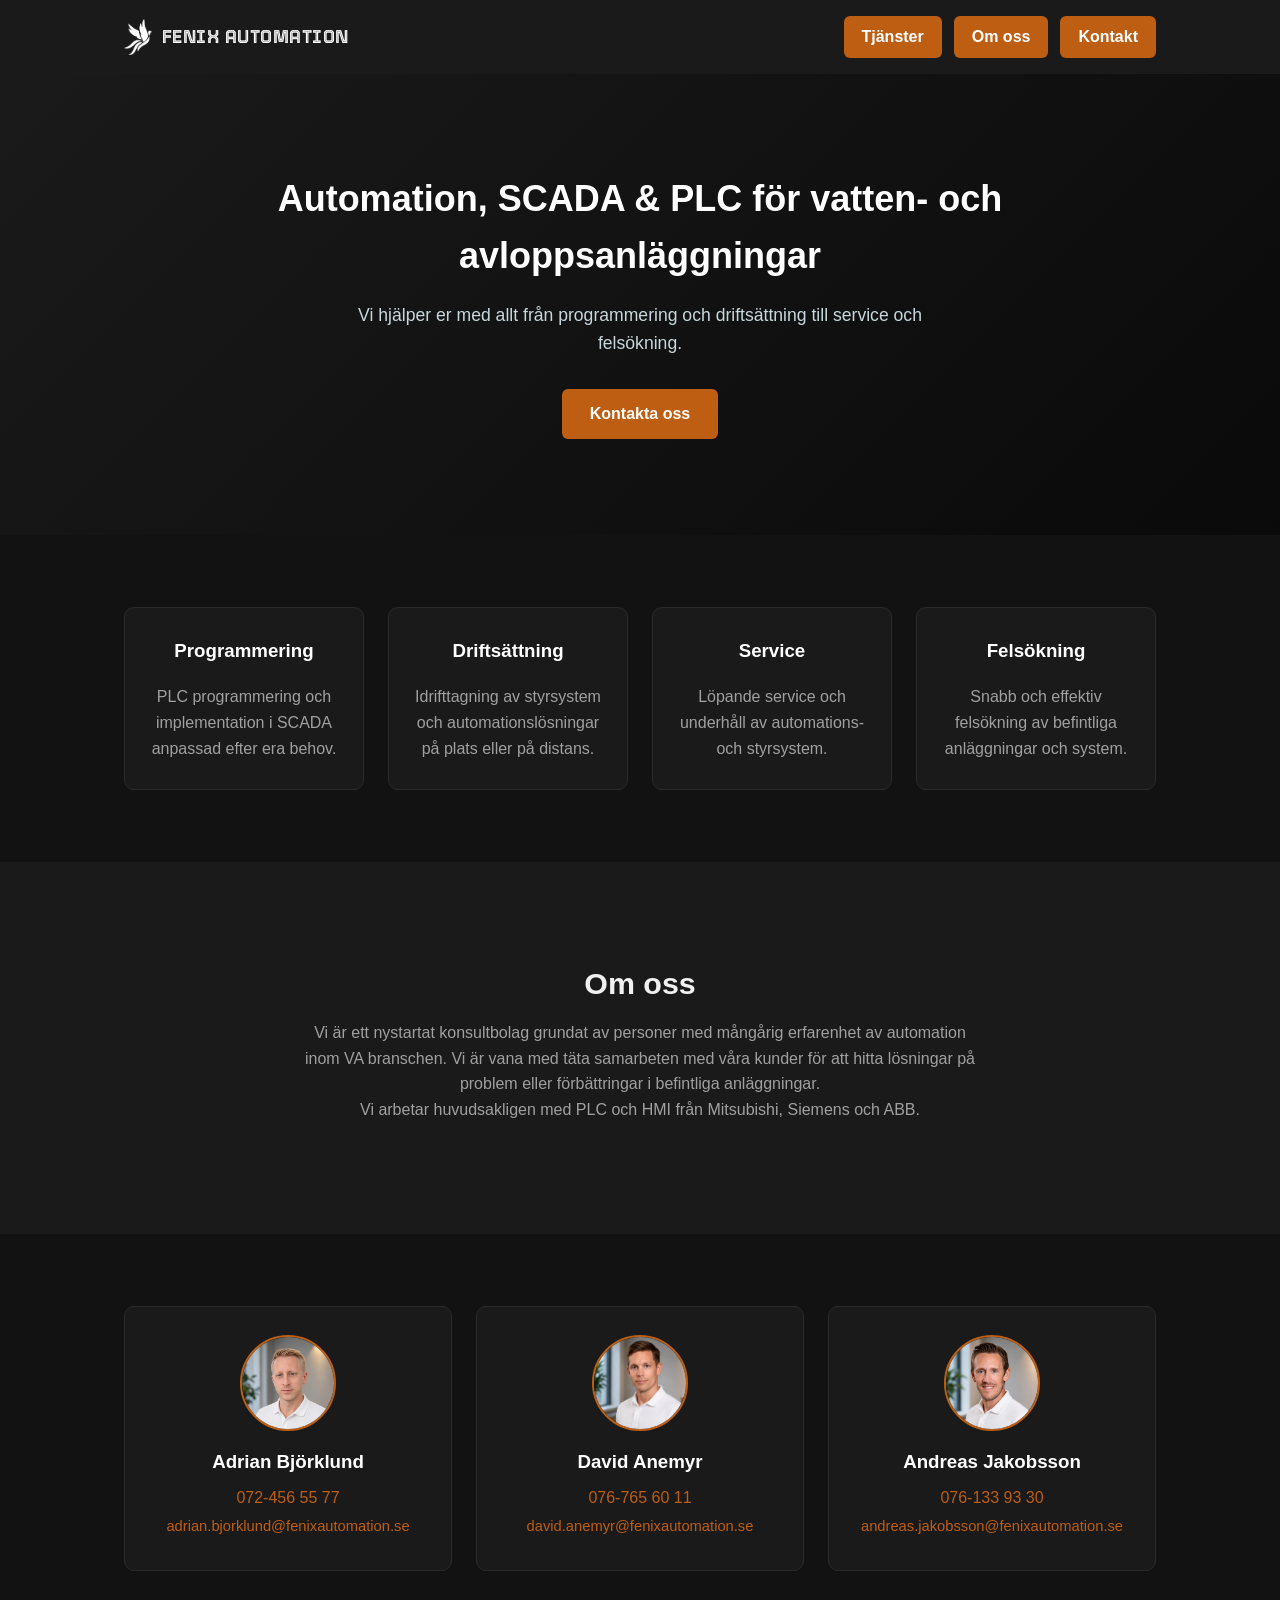
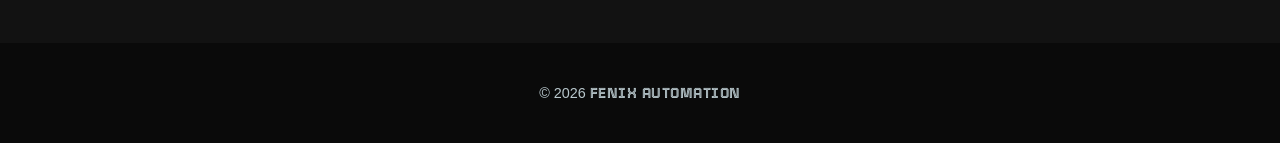
==== index.html @ 3cdce21f "Add files via upload" ====
<!DOCTYPE html>
<html lang="sv">
<head>
<!-- Google tag (gtag.js) -->
<script async src="https://www.googletagmanager.com/gtag/js?id=G-7Y5WQHTP21"></script>
<script>
  window.dataLayer = window.dataLayer || [];
  function gtag(){dataLayer.push(arguments);}
  gtag('js', new Date());

  gtag('config', 'G-7Y5WQHTP21');
</script>
<meta charset="UTF-8">
<meta name="viewport" content="width=device-width, initial-scale=1.0">
<title>Fenix Automation</title>
<meta name="description" content="Fenix Automation - konsultverksamhet inom automation, SCADA och PLC-programmering för vatten- och avloppsreningsanläggningar.">
<link rel="icon" href="data:image/svg+xml,<svg xmlns=%22http://www.w3.org/2000/svg%22 viewBox=%220 0 100 100%22><rect width=%22100%22 height=%22100%22 rx=%2220%22 fill=%22%230b3b52%22/><text x=%2250%22 y=%2266%22 font-size=%2255%22 text-anchor=%22middle%22 fill=%22%232fb8a6%22 font-family=%22sans-serif%22>F</text></svg>">
<link rel="preconnect" href="https://fonts.googleapis.com">
<link rel="preconnect" href="https://fonts.gstatic.com" crossorigin>
<link href="https://fonts.googleapis.com/css2?family=Tourney:wght@700&display=swap" rel="stylesheet">
<link rel="stylesheet" href="styles.css">
</head>
<body>

<header class="site-header">
  <div class="container header-inner">
    <div class="logo">
      <span class="logo-mark">
        <img src="FenixLogo.webp" alt="Fenix Automation logo">
      </span>
      <span class="logo-text brand-text">Fenix Automation</span>
    </div>
    <button class="nav-toggle" aria-label="Öppna meny" aria-expanded="false" aria-controls="site-nav">
      <span></span>
      <span></span>
      <span></span>
    </button>
    <nav id="site-nav">
      <a href="tjanster.html">Tjänster</a>
      <a href="#om-oss">Om oss</a>
      <a href="#kontakt">Kontakt</a>
    </nav>
  </div>
</header>

<section class="hero">
  <div class="container">
    <h1>Automation, SCADA &amp; PLC för vatten- och avloppsanläggningar</h1>
    <p class="hero-sub">Vi hjälper er med allt från programmering och driftsättning till service och felsökning.</p>
    <a class="btn" href="#kontakt">Kontakta oss</a>
  </div>
</section>

<section id="tjanster" class="section">
  <div class="container">
    <div class="cards">
      <div class="card">
        <h3>Programmering</h3>
        <p>PLC programmering och implementation i SCADA anpassad efter era behov.</p>
      </div>
      <div class="card">
        <h3>Driftsättning</h3>
        <p>Idrifttagning av styrsystem och automationslösningar på plats eller på distans.</p>
      </div>
      <div class="card">
        <h3>Service</h3>
        <p>Löpande service och underhåll av automations- och styrsystem.</p>
      </div>
      <div class="card">
        <h3>Felsökning</h3>
        <p>Snabb och effektiv felsökning av befintliga anläggningar och system.</p>
      </div>
    </div>
  </div>
</section>

<section id="om-oss" class="section alt">
  <div class="container">
    <h2>Om oss</h2>
    <p class="section-intro">Vi är ett nystartat konsultbolag grundat av personer med mångårig erfarenhet av automation inom VA branschen. Vi är vana med täta samarbeten med våra kunder för att hitta lösningar på problem eller förbättringar i befintliga anläggningar.<br> Vi arbetar huvudsakligen med PLC och HMI från Mitsubishi, Siemens och ABB.<br ></p>
  </div>
</section>

<section id="kontakt" class="section">
  <div class="container">
    <div class="contacts">
      <div class="contact-card">
        <img class="contact-photo" src="adb.webp" alt="Adrian Björklund">
        <h3>Adrian Björklund</h3>
        <p><a href="tel:+46724565577">072-456 55 77</a></p>
        <p class="email"><a href="mailto:adrian.bjorklund@fenixautomation.se">adrian.bjorklund@fenixautomation.se</a></p>
      </div>
      <div class="contact-card">
        <img class="contact-photo" src="daa.webp" alt="David Anemyr">
        <h3>David Anemyr</h3>
        <p><a href="tel:+46767656011">076-765 60 11</a></p>
        <p class="email"><a href="mailto:david.anemyr@fenixautomation.se">david.anemyr@fenixautomation.se</a></p>
      </div>
      <div class="contact-card">
        <img class="contact-photo" src="aja.webp" alt="Andreas Jakobsson">
        <h3>Andreas Jakobsson</h3>
        <p><a href="tel:+46761339330">076-133 93 30</a></p>
        <p class="email"><a href="mailto:andreas.jakobsson@fenixautomation.se">andreas.jakobsson@fenixautomation.se</a></p>
      </div>
    </div>
  </div>
</section>

<footer class="site-footer">
  <div class="container">
    <p>&copy; <span id="year"></span> <span class="brand-text">Fenix Automation</span></p>
  </div>
</footer>

<script>
  document.getElementById('year').textContent = new Date().getFullYear();

  const navToggle = document.querySelector('.nav-toggle');
  const siteNav = document.getElementById('site-nav');

  navToggle.addEventListener('click', () => {
    const isOpen = siteNav.classList.toggle('nav-open');
    navToggle.classList.toggle('open', isOpen);
    navToggle.setAttribute('aria-expanded', isOpen);
  });

  siteNav.querySelectorAll('a').forEach((link) => {
    link.addEventListener('click', () => {
      siteNav.classList.remove('nav-open');
      navToggle.classList.remove('open');
      navToggle.setAttribute('aria-expanded', 'false');
    });
  });
</script>
</body>
</html>
---- styles.css ----
:root {
  --dark: #1a1a1a;
  --dark-2: #0a0a0a;
  --accent: #bd5e13;
  --accent-hover: #a35110;
  --text: #f0f0f0;
  --muted: #a0a0a0;
  --bg: #121212;
  --bg-alt: #1a1a1a;
  --border: #2a2a2a;
}

* {
  box-sizing: border-box;
}

body {
  margin: 0;
  font-family: -apple-system, BlinkMacSystemFont, "Segoe UI", Roboto, Helvetica, Arial, sans-serif;
  color: var(--text);
  background: var(--bg);
  line-height: 1.6;
}

.container {
  max-width: 1080px;
  margin: 0 auto;
  padding: 0 24px;
}

a {
  color: var(--accent);
  text-decoration: none;
}

a:hover {
  text-decoration: underline;
}

/* Header */
.site-header {
  background: var(--dark);
  position: sticky;
  top: 0;
  z-index: 10;
}

.header-inner {
  display: flex;
  align-items: center;
  justify-content: space-between;
  padding-top: 16px;
  padding-bottom: 16px;
}

.logo {
  display: flex;
  align-items: center;
  gap: 10px;
  color: #fff;
  font-weight: 700;
  font-size: 1.15rem;
}

.logo-mark {
  display: inline-flex;
  align-items: center;
  justify-content: center;
  height: 36px;
}

.logo-mark img {
  height: 100%;
  width: auto;
  display: block;
  filter: invert(1);
}

.brand-text {
  font-family: 'Tourney', sans-serif;
  font-weight: 700;
  text-transform: uppercase;
  letter-spacing: 0.5px;
}

.site-header nav {
  display: flex;
  align-items: center;
  gap: 12px;
}

.site-header nav a {
  display: inline-block;
  background: var(--accent);
  color: #fff;
  font-weight: 700;
  padding: 8px 18px;
  border-radius: 6px;
}

.site-header nav a:hover {
  background: var(--accent-hover);
  text-decoration: none;
}

.nav-toggle {
  display: none;
  flex-direction: column;
  justify-content: center;
  align-items: center;
  gap: 5px;
  width: 36px;
  height: 36px;
  background: none;
  border: none;
  padding: 0;
  cursor: pointer;
}

.nav-toggle span {
  display: block;
  width: 24px;
  height: 3px;
  border-radius: 2px;
  background: #fff;
  transition: transform 0.2s ease, opacity 0.2s ease;
}

.nav-toggle.open span:nth-child(1) {
  transform: translateY(8px) rotate(45deg);
}

.nav-toggle.open span:nth-child(2) {
  opacity: 0;
}

.nav-toggle.open span:nth-child(3) {
  transform: translateY(-8px) rotate(-45deg);
}

/* Hero */
.hero {
  background: linear-gradient(135deg, var(--dark) 0%, var(--dark-2) 100%);
  color: #fff;
  padding: 96px 0;
  text-align: center;
}

.hero h1 {
  font-size: 2.25rem;
  max-width: 760px;
  margin: 0 auto 16px;
}

.hero-sub {
  color: #c7d7dc;
  font-size: 1.1rem;
  max-width: 600px;
  margin: 0 auto 32px;
}

.btn {
  display: inline-block;
  background: var(--accent);
  color: #fff;
  font-weight: 700;
  padding: 12px 28px;
  border-radius: 6px;
}

.btn:hover {
  background: var(--accent-hover);
  text-decoration: none;
}

/* Sections */
.section {
  padding: 72px 0;
}

.section.alt {
  background: var(--bg-alt);
}

.section h2 {
  font-size: 1.9rem;
  margin-bottom: 12px;
  text-align: center;
}

.section-intro {
  max-width: 680px;
  margin: 0 auto 40px;
  text-align: center;
  color: var(--muted);
}

/* Service cards */
.cards {
  display: grid;
  grid-template-columns: repeat(auto-fit, minmax(220px, 1fr));
  gap: 24px;
}

.card {
  background: var(--bg-alt);
  border: 1px solid var(--border);
  border-radius: 10px;
  padding: 28px 24px;
  text-align: center;
}

.card h3 {
  margin-top: 0;
  color: #fff;
}

.card p {
  color: var(--muted);
  margin-bottom: 0;
}

/* Contacts */
.contacts {
  display: grid;
  grid-template-columns: repeat(auto-fit, minmax(260px, 1fr));
  gap: 24px;
}

.contact-card {
  background: var(--bg-alt);
  border: 1px solid var(--border);
  border-radius: 10px;
  padding: 28px 24px;
  text-align: center;
}

.contact-photo {
  width: 96px;
  height: 96px;
  border-radius: 50%;
  object-fit: cover;
  margin: 0 auto 16px;
  display: block;
  border: 2px solid var(--accent);
}

.contact-card h3 {
  margin-top: 0;
  margin-bottom: 8px;
  color: #fff;
}

.contact-card p {
  margin: 4px 0;
}

.contact-card p.email {
  white-space: nowrap;
  font-size: 0.92rem;
}

/* Footer */
.site-footer {
  background: var(--dark-2);
  color: #b8c7cc;
  padding: 24px 0;
  text-align: center;
  font-size: 0.9rem;
}

@media (max-width: 640px) {
  .header-inner {
    position: relative;
  }
  .nav-toggle {
    display: flex;
  }
  .site-header nav {
    display: none;
    position: absolute;
    top: 100%;
    left: 0;
    right: 0;
    flex-direction: column;
    align-items: stretch;
    gap: 10px;
    background: var(--dark);
    padding: 16px 24px 24px;
    box-shadow: 0 12px 20px rgba(0, 0, 0, 0.4);
  }
  .site-header nav.nav-open {
    display: flex;
  }
  .site-header nav a {
    padding: 10px 12px;
    font-size: 0.95rem;
    text-align: center;
  }
  .hero {
    padding: 64px 0;
  }
  .hero h1 {
    font-size: 1.7rem;
  }
}
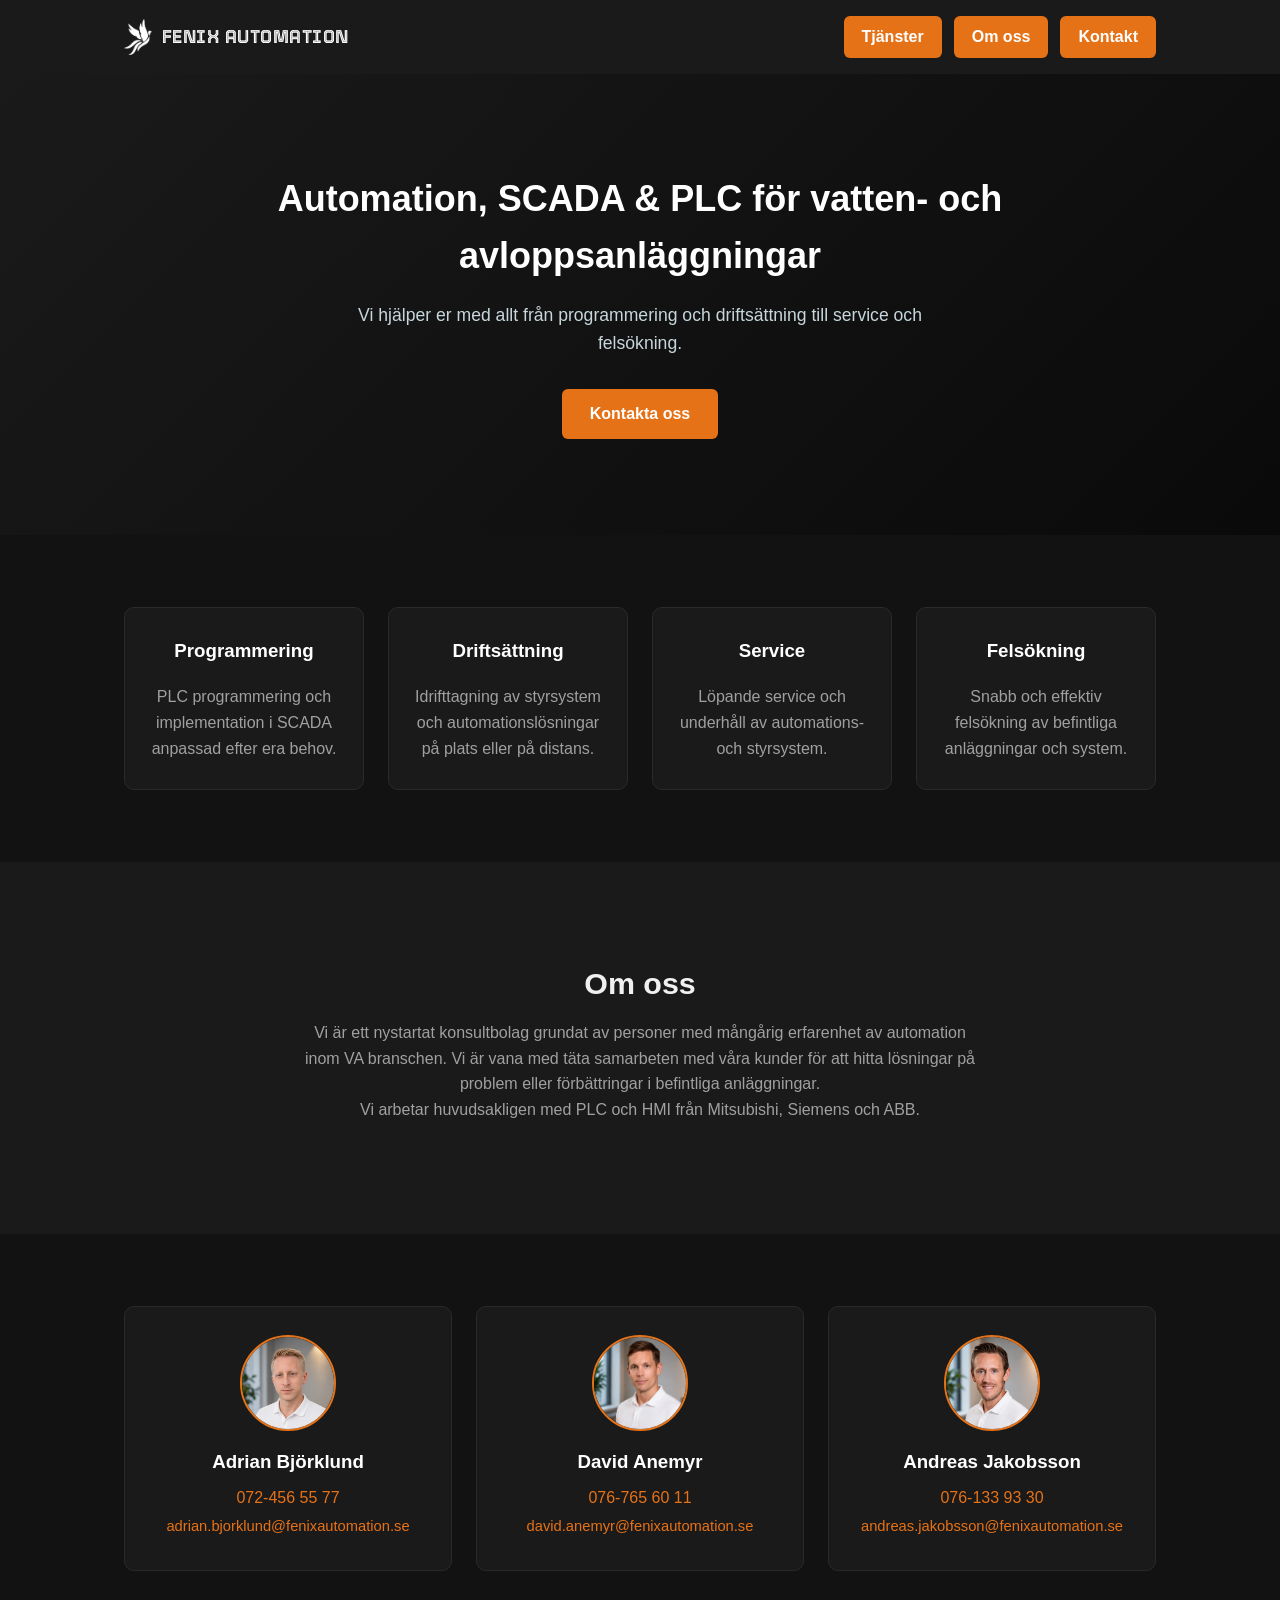
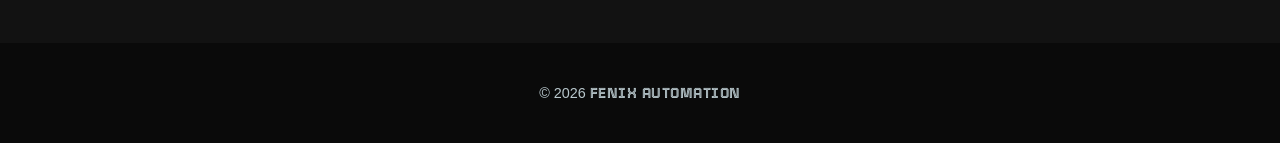
==== commit 0f0ac45b: "Add files via upload" ====
--- a/index.html
+++ b/index.html
@@ -14,7 +14,7 @@
 <meta name="viewport" content="width=device-width, initial-scale=1.0">
 <title>Fenix Automation</title>
 <meta name="description" content="Fenix Automation - konsultverksamhet inom automation, SCADA och PLC-programmering för vatten- och avloppsreningsanläggningar.">
-<link rel="icon" href="data:image/svg+xml,<svg xmlns=%22http://www.w3.org/2000/svg%22 viewBox=%220 0 100 100%22><rect width=%22100%22 height=%22100%22 rx=%2220%22 fill=%22%230b3b52%22/><text x=%2250%22 y=%2266%22 font-size=%2255%22 text-anchor=%22middle%22 fill=%22%232fb8a6%22 font-family=%22sans-serif%22>F</text></svg>">
+<link rel="icon" type="image/webp" href="Icon.webp">
 <link rel="preconnect" href="https://fonts.googleapis.com">
 <link rel="preconnect" href="https://fonts.gstatic.com" crossorigin>
 <link href="https://fonts.googleapis.com/css2?family=Tourney:wght@700&display=swap" rel="stylesheet">
--- a/styles.css
+++ b/styles.css
@@ -1,8 +1,8 @@
 :root {
   --dark: #1a1a1a;
   --dark-2: #0a0a0a;
-  --accent: #bd5e13;
-  --accent-hover: #a35110;
+  --accent: #E67217;
+  --accent-hover: #CC6514;
   --text: #f0f0f0;
   --muted: #a0a0a0;
   --bg: #121212;
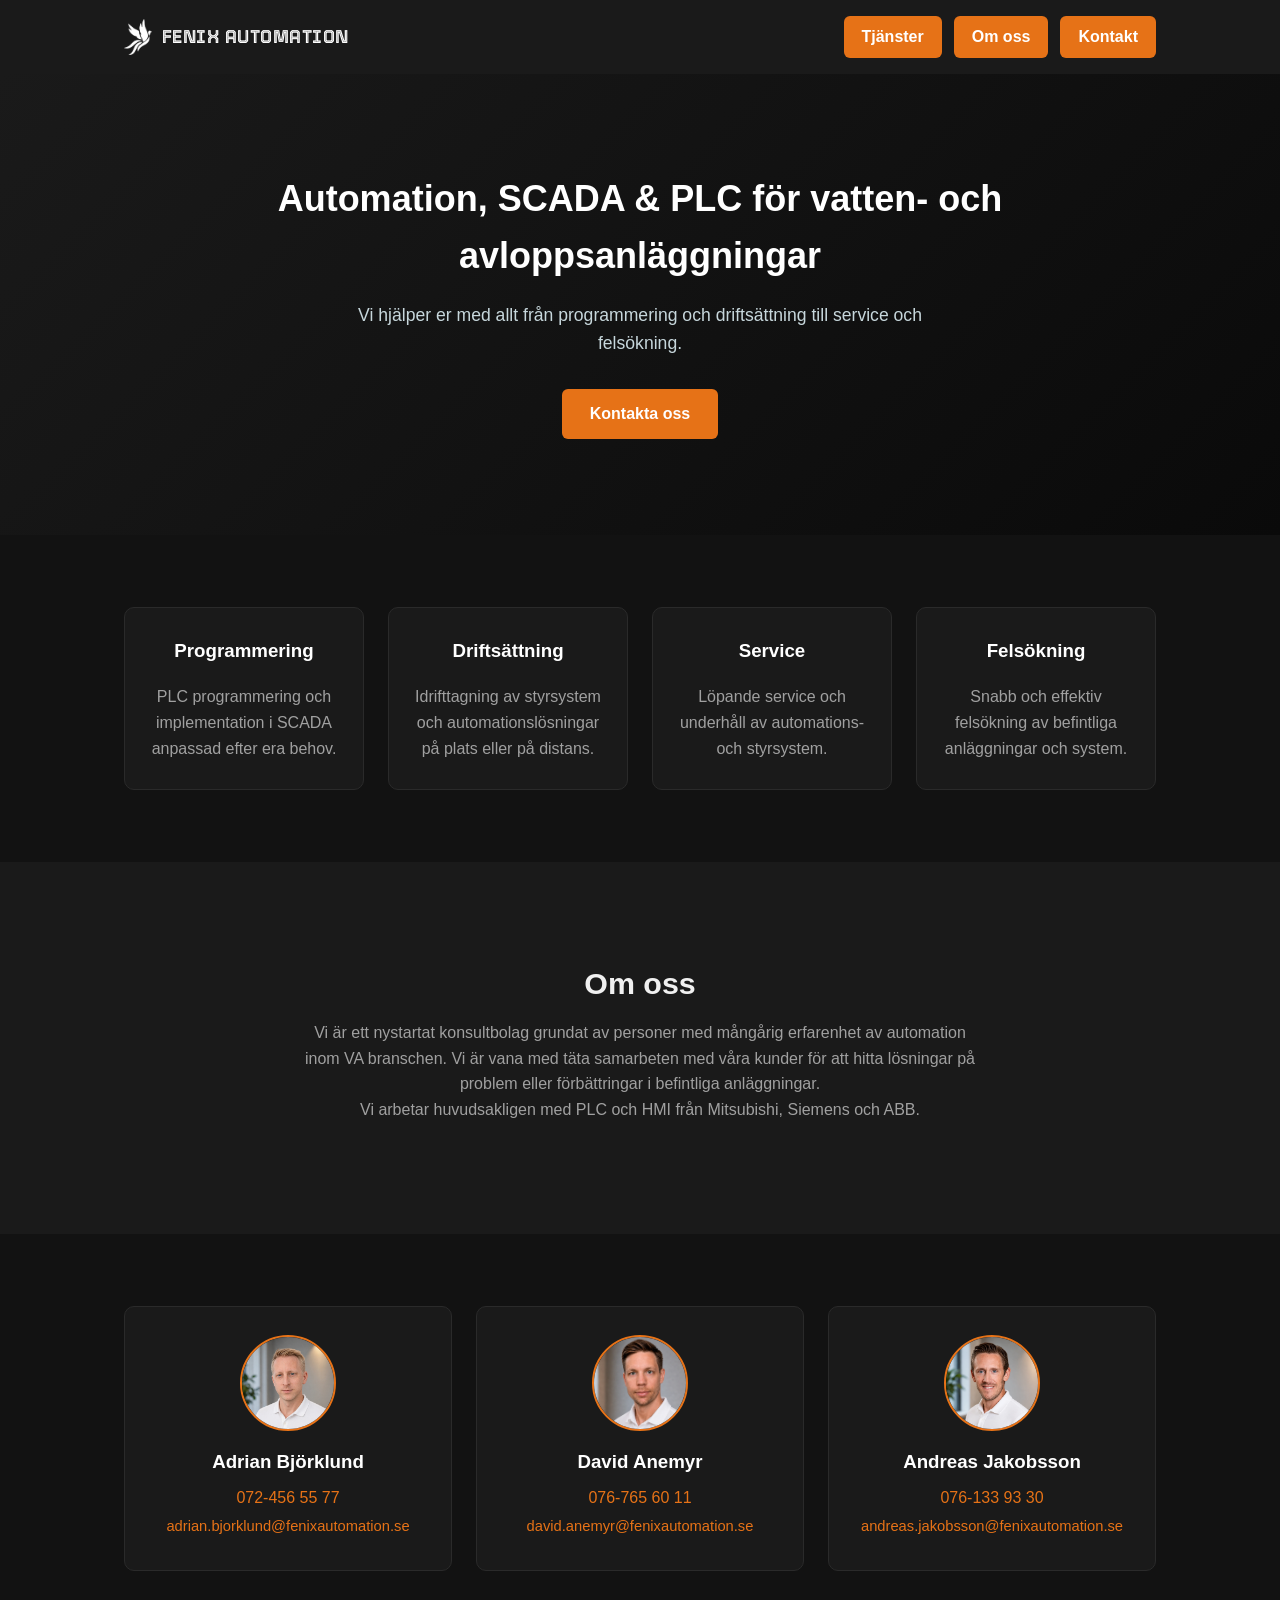
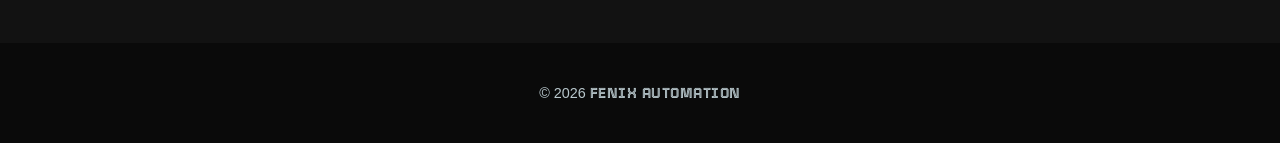
==== commit ecd3a8ae: "Add files via upload" ====
--- a/index.html
+++ b/index.html
@@ -14,7 +14,7 @@
 <meta name="viewport" content="width=device-width, initial-scale=1.0">
 <title>Fenix Automation</title>
 <meta name="description" content="Fenix Automation - konsultverksamhet inom automation, SCADA och PLC-programmering för vatten- och avloppsreningsanläggningar.">
-<link rel="icon" type="image/webp" href="Icon.webp">
+<link rel="icon" type="image/svg+xml" href="Icon.svg">
 <link rel="preconnect" href="https://fonts.googleapis.com">
 <link rel="preconnect" href="https://fonts.gstatic.com" crossorigin>
 <link href="https://fonts.googleapis.com/css2?family=Tourney:wght@700&display=swap" rel="stylesheet">
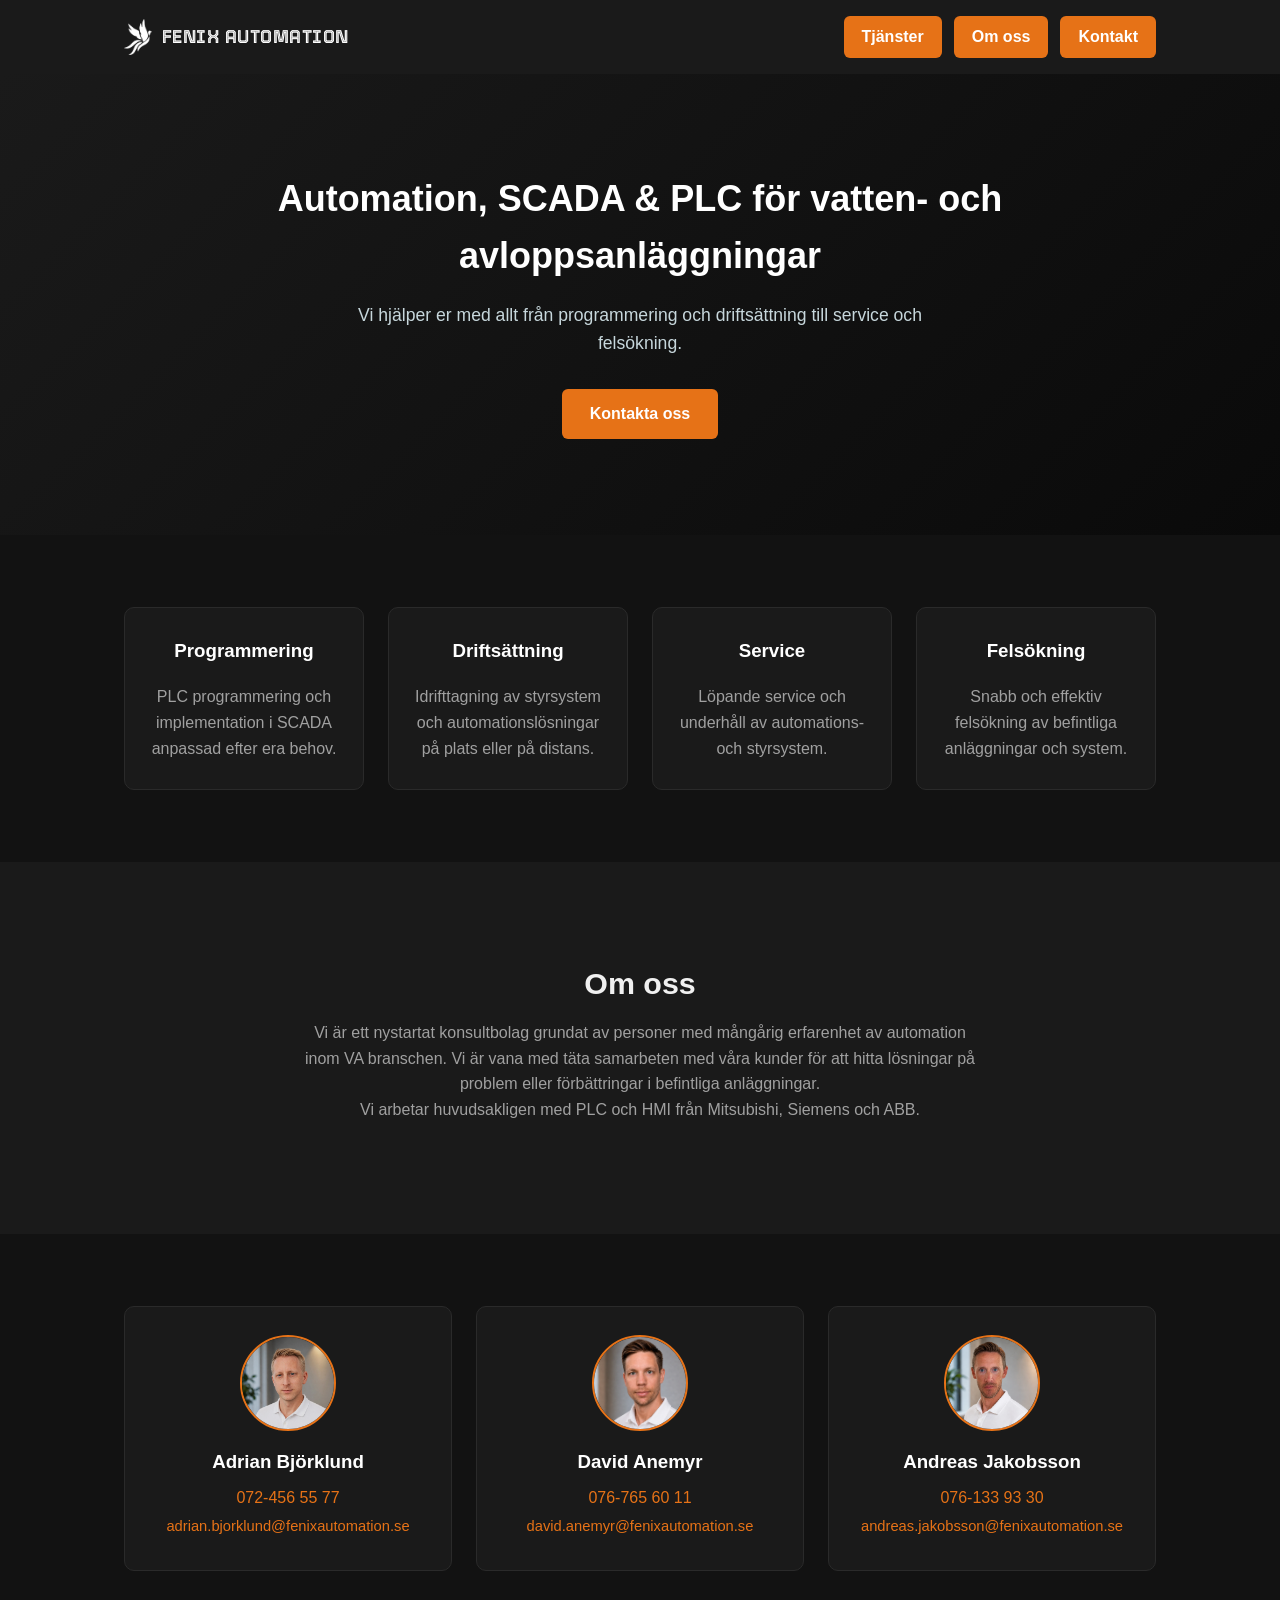
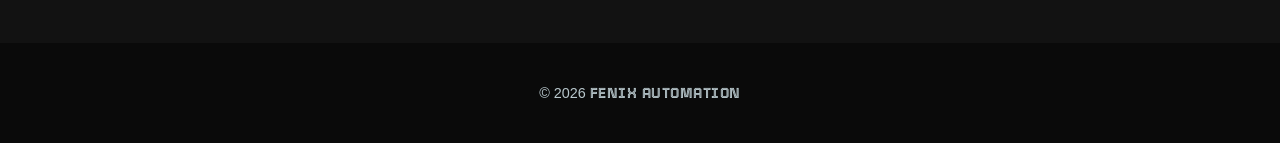
==== commit 1fc36894: "Add favicon link to index.html" ====
--- a/index.html
+++ b/index.html
@@ -1,6 +1,7 @@
 <!DOCTYPE html>
 <html lang="sv">
 <head>
+<link rel="icon" href="favicon.png">
 <!-- Google tag (gtag.js) -->
 <script async src="https://www.googletagmanager.com/gtag/js?id=G-7Y5WQHTP21"></script>
 <script>
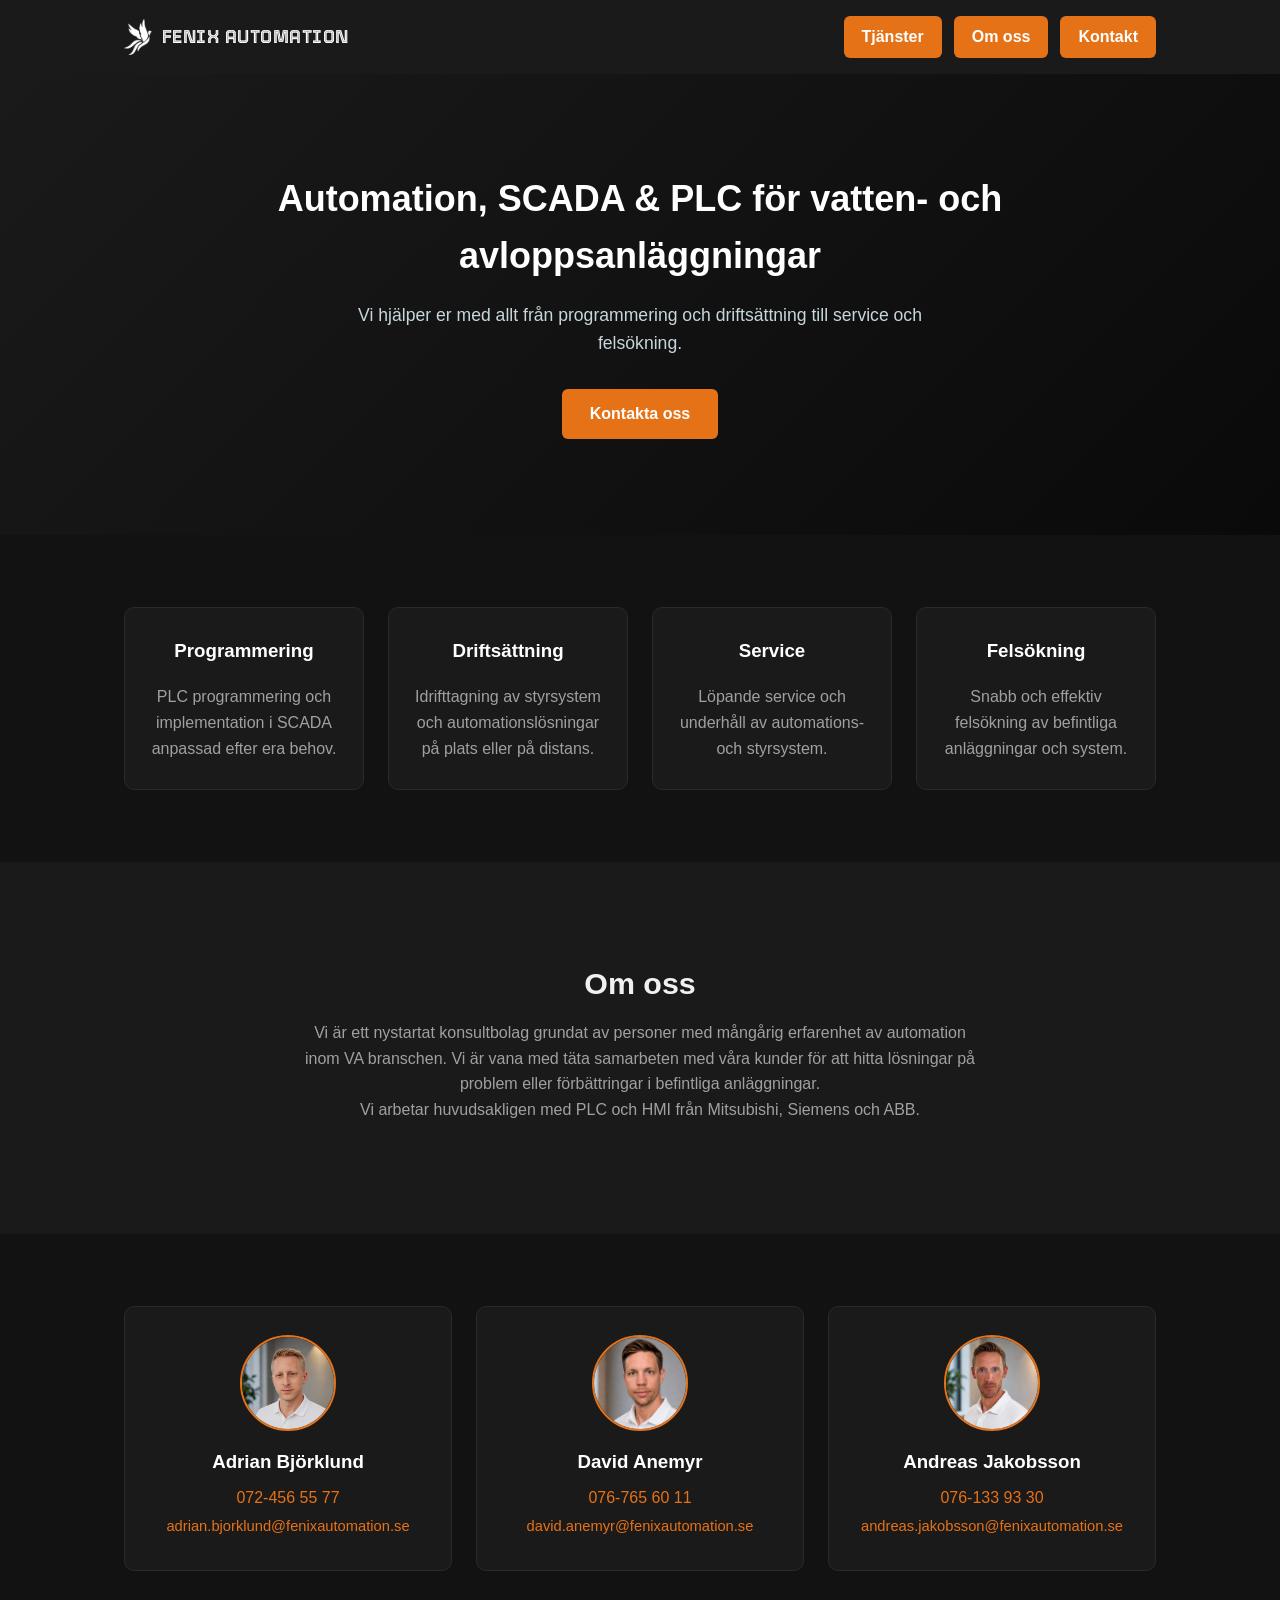
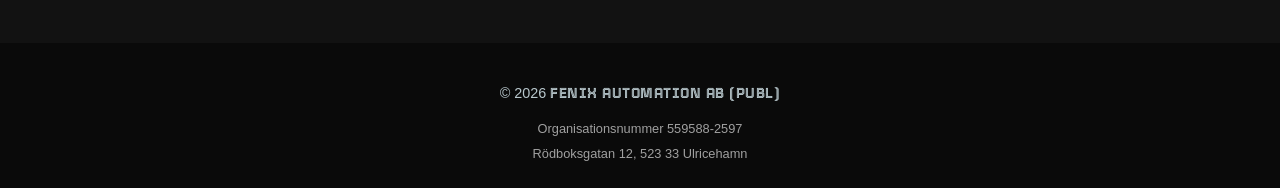
==== commit 4b30e09c: "Add files via upload" ====
--- a/index.html
+++ b/index.html
@@ -1,24 +1,11 @@
 <!DOCTYPE html>
 <html lang="sv">
 <head>
-<link rel="icon" href="favicon.png">
-<!-- Google tag (gtag.js) -->
-<script async src="https://www.googletagmanager.com/gtag/js?id=G-7Y5WQHTP21"></script>
-<script>
-  window.dataLayer = window.dataLayer || [];
-  function gtag(){dataLayer.push(arguments);}
-  gtag('js', new Date());
-
-  gtag('config', 'G-7Y5WQHTP21');
-</script>
 <meta charset="UTF-8">
 <meta name="viewport" content="width=device-width, initial-scale=1.0">
 <title>Fenix Automation</title>
 <meta name="description" content="Fenix Automation - konsultverksamhet inom automation, SCADA och PLC-programmering för vatten- och avloppsreningsanläggningar.">
 <link rel="icon" type="image/svg+xml" href="Icon.svg">
-<link rel="preconnect" href="https://fonts.googleapis.com">
-<link rel="preconnect" href="https://fonts.gstatic.com" crossorigin>
-<link href="https://fonts.googleapis.com/css2?family=Tourney:wght@700&display=swap" rel="stylesheet">
 <link rel="stylesheet" href="styles.css">
 </head>
 <body>
@@ -109,7 +96,9 @@
 
 <footer class="site-footer">
   <div class="container">
-    <p>&copy; <span id="year"></span> <span class="brand-text">Fenix Automation</span></p>
+    <p>&copy; <span id="year"></span> <span class="brand-text">Fenix Automation AB (publ)</span></p>
+    <p class="footer-org">Organisationsnummer 559588-2597</p>
+	<p class="footer-org">Rödboksgatan 12, 523 33 Ulricehamn</p>
   </div>
 </footer>
 
--- a/styles.css
+++ b/styles.css
@@ -1,3 +1,85 @@
+﻿/* Lokala typsnitt - self-hostade for att undvika anrop till Googles servrar */
+
+/* Tourney - latin */
+@font-face {
+  font-family: 'Tourney';
+  font-style: normal;
+  font-weight: 700;
+  font-display: swap;
+  src: url('fonts/tourney-latin.woff2') format('woff2');
+  unicode-range: U+0000-00FF, U+0131, U+0152-0153, U+02BB-02BC, U+02C6, U+02DA, U+02DC, U+0304, U+0308, U+0329, U+2000-206F, U+20AC, U+2122, U+2191, U+2193, U+2212, U+2215, U+FEFF, U+FFFD;
+}
+
+/* Tourney - latin-ext */
+@font-face {
+  font-family: 'Tourney';
+  font-style: normal;
+  font-weight: 700;
+  font-display: swap;
+  src: url('fonts/tourney-latin-ext.woff2') format('woff2');
+  unicode-range: U+0100-02BA, U+02BD-02C5, U+02C7-02CC, U+02CE-02D7, U+02DD-02FF, U+0304, U+0308, U+0329, U+1D00-1DBF, U+1E00-1E9F, U+1EF2-1EFF, U+2020, U+20A0-20AB, U+20AD-20C0, U+2113, U+2C60-2C7F, U+A720-A7FF;
+}
+
+/* IBM Plex Sans - latin */
+@font-face {
+  font-family: 'IBM Plex Sans';
+  font-style: normal;
+  font-weight: 100 700;
+  font-display: swap;
+  src: url('fonts/ibm-plex-sans-latin.woff2') format('woff2');
+  unicode-range: U+0000-00FF, U+0131, U+0152-0153, U+02BB-02BC, U+02C6, U+02DA, U+02DC, U+0304, U+0308, U+0329, U+2000-206F, U+20AC, U+2122, U+2191, U+2193, U+2212, U+2215, U+FEFF, U+FFFD;
+}
+
+/* IBM Plex Sans - latin-ext */
+@font-face {
+  font-family: 'IBM Plex Sans';
+  font-style: normal;
+  font-weight: 100 700;
+  font-display: swap;
+  src: url('fonts/ibm-plex-sans-latin-ext.woff2') format('woff2');
+  unicode-range: U+0100-02BA, U+02BD-02C5, U+02C7-02CC, U+02CE-02D7, U+02DD-02FF, U+0304, U+0308, U+0329, U+1D00-1DBF, U+1E00-1E9F, U+1EF2-1EFF, U+2020, U+20A0-20AB, U+20AD-20C0, U+2113, U+2C60-2C7F, U+A720-A7FF;
+}
+
+/* IBM Plex Mono - latin */
+@font-face {
+  font-family: 'IBM Plex Mono';
+  font-style: normal;
+  font-weight: 400;
+  font-display: swap;
+  src: url('fonts/ibm-plex-mono-400-latin.woff2') format('woff2');
+  unicode-range: U+0000-00FF, U+0131, U+0152-0153, U+02BB-02BC, U+02C6, U+02DA, U+02DC, U+0304, U+0308, U+0329, U+2000-206F, U+20AC, U+2122, U+2191, U+2193, U+2212, U+2215, U+FEFF, U+FFFD;
+}
+
+/* IBM Plex Mono - latin-ext */
+@font-face {
+  font-family: 'IBM Plex Mono';
+  font-style: normal;
+  font-weight: 400;
+  font-display: swap;
+  src: url('fonts/ibm-plex-mono-400-latin-ext.woff2') format('woff2');
+  unicode-range: U+0100-02BA, U+02BD-02C5, U+02C7-02CC, U+02CE-02D7, U+02DD-02FF, U+0304, U+0308, U+0329, U+1D00-1DBF, U+1E00-1E9F, U+1EF2-1EFF, U+2020, U+20A0-20AB, U+20AD-20C0, U+2113, U+2C60-2C7F, U+A720-A7FF;
+}
+
+/* IBM Plex Mono - latin */
+@font-face {
+  font-family: 'IBM Plex Mono';
+  font-style: normal;
+  font-weight: 500;
+  font-display: swap;
+  src: url('fonts/ibm-plex-mono-500-latin.woff2') format('woff2');
+  unicode-range: U+0000-00FF, U+0131, U+0152-0153, U+02BB-02BC, U+02C6, U+02DA, U+02DC, U+0304, U+0308, U+0329, U+2000-206F, U+20AC, U+2122, U+2191, U+2193, U+2212, U+2215, U+FEFF, U+FFFD;
+}
+
+/* IBM Plex Mono - latin-ext */
+@font-face {
+  font-family: 'IBM Plex Mono';
+  font-style: normal;
+  font-weight: 500;
+  font-display: swap;
+  src: url('fonts/ibm-plex-mono-500-latin-ext.woff2') format('woff2');
+  unicode-range: U+0100-02BA, U+02BD-02C5, U+02C7-02CC, U+02CE-02D7, U+02DD-02FF, U+0304, U+0308, U+0329, U+1D00-1DBF, U+1E00-1E9F, U+1EF2-1EFF, U+2020, U+20A0-20AB, U+20AD-20C0, U+2113, U+2C60-2C7F, U+A720-A7FF;
+}
+
 :root {
   --dark: #1a1a1a;
   --dark-2: #0a0a0a;
@@ -267,6 +349,12 @@
   padding: 24px 0;
   text-align: center;
   font-size: 0.9rem;
+}
+
+.site-footer .footer-org {
+  margin: 4px 0 0;
+  font-size: 0.8rem;
+  color: var(--muted);
 }
 
 @media (max-width: 640px) {
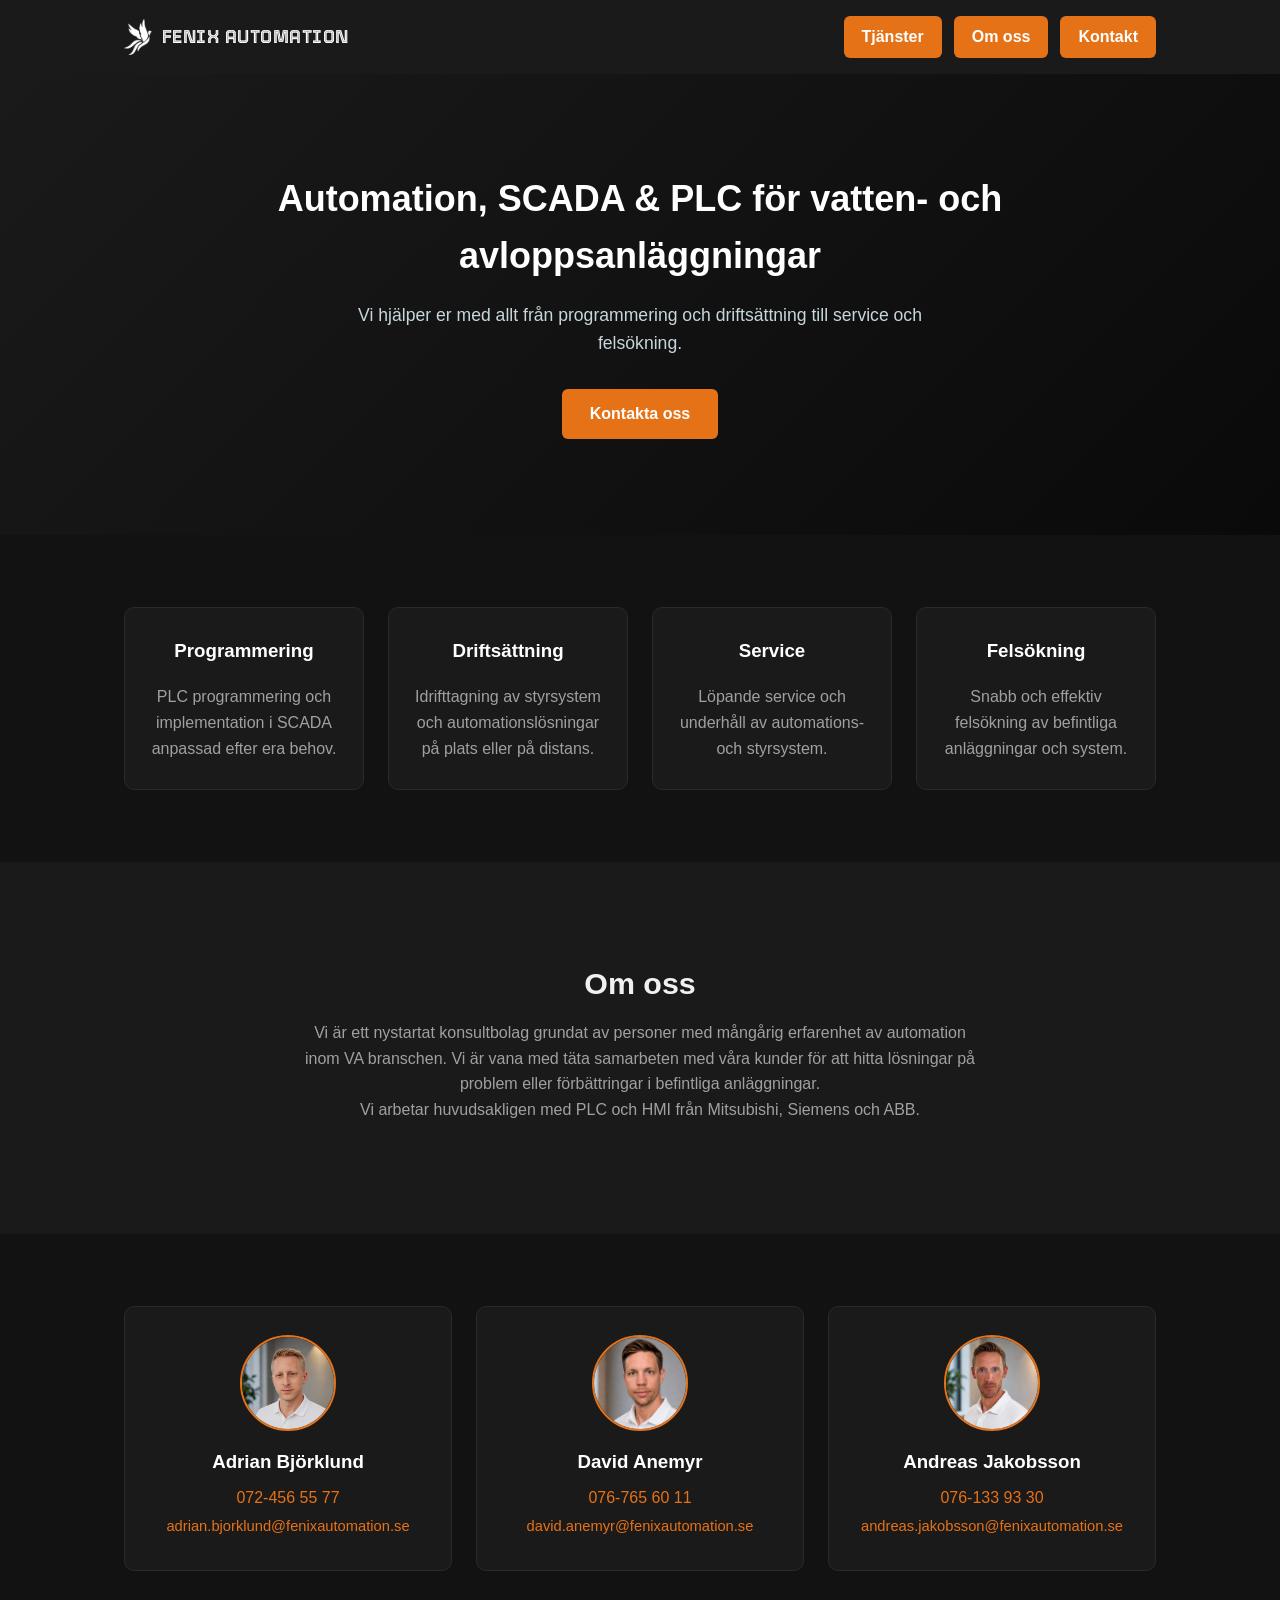
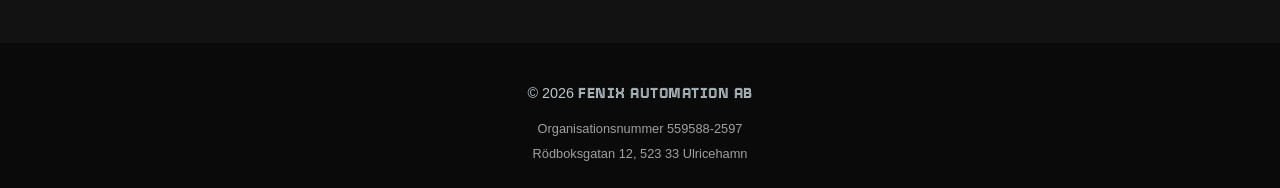
==== commit 6f8f4a3f: "Add files via upload" ====
--- a/index.html
+++ b/index.html
@@ -96,7 +96,7 @@
 
 <footer class="site-footer">
   <div class="container">
-    <p>&copy; <span id="year"></span> <span class="brand-text">Fenix Automation AB (publ)</span></p>
+    <p>&copy; <span id="year"></span> <span class="brand-text">Fenix Automation AB</span></p>
     <p class="footer-org">Organisationsnummer 559588-2597</p>
 	<p class="footer-org">Rödboksgatan 12, 523 33 Ulricehamn</p>
   </div>
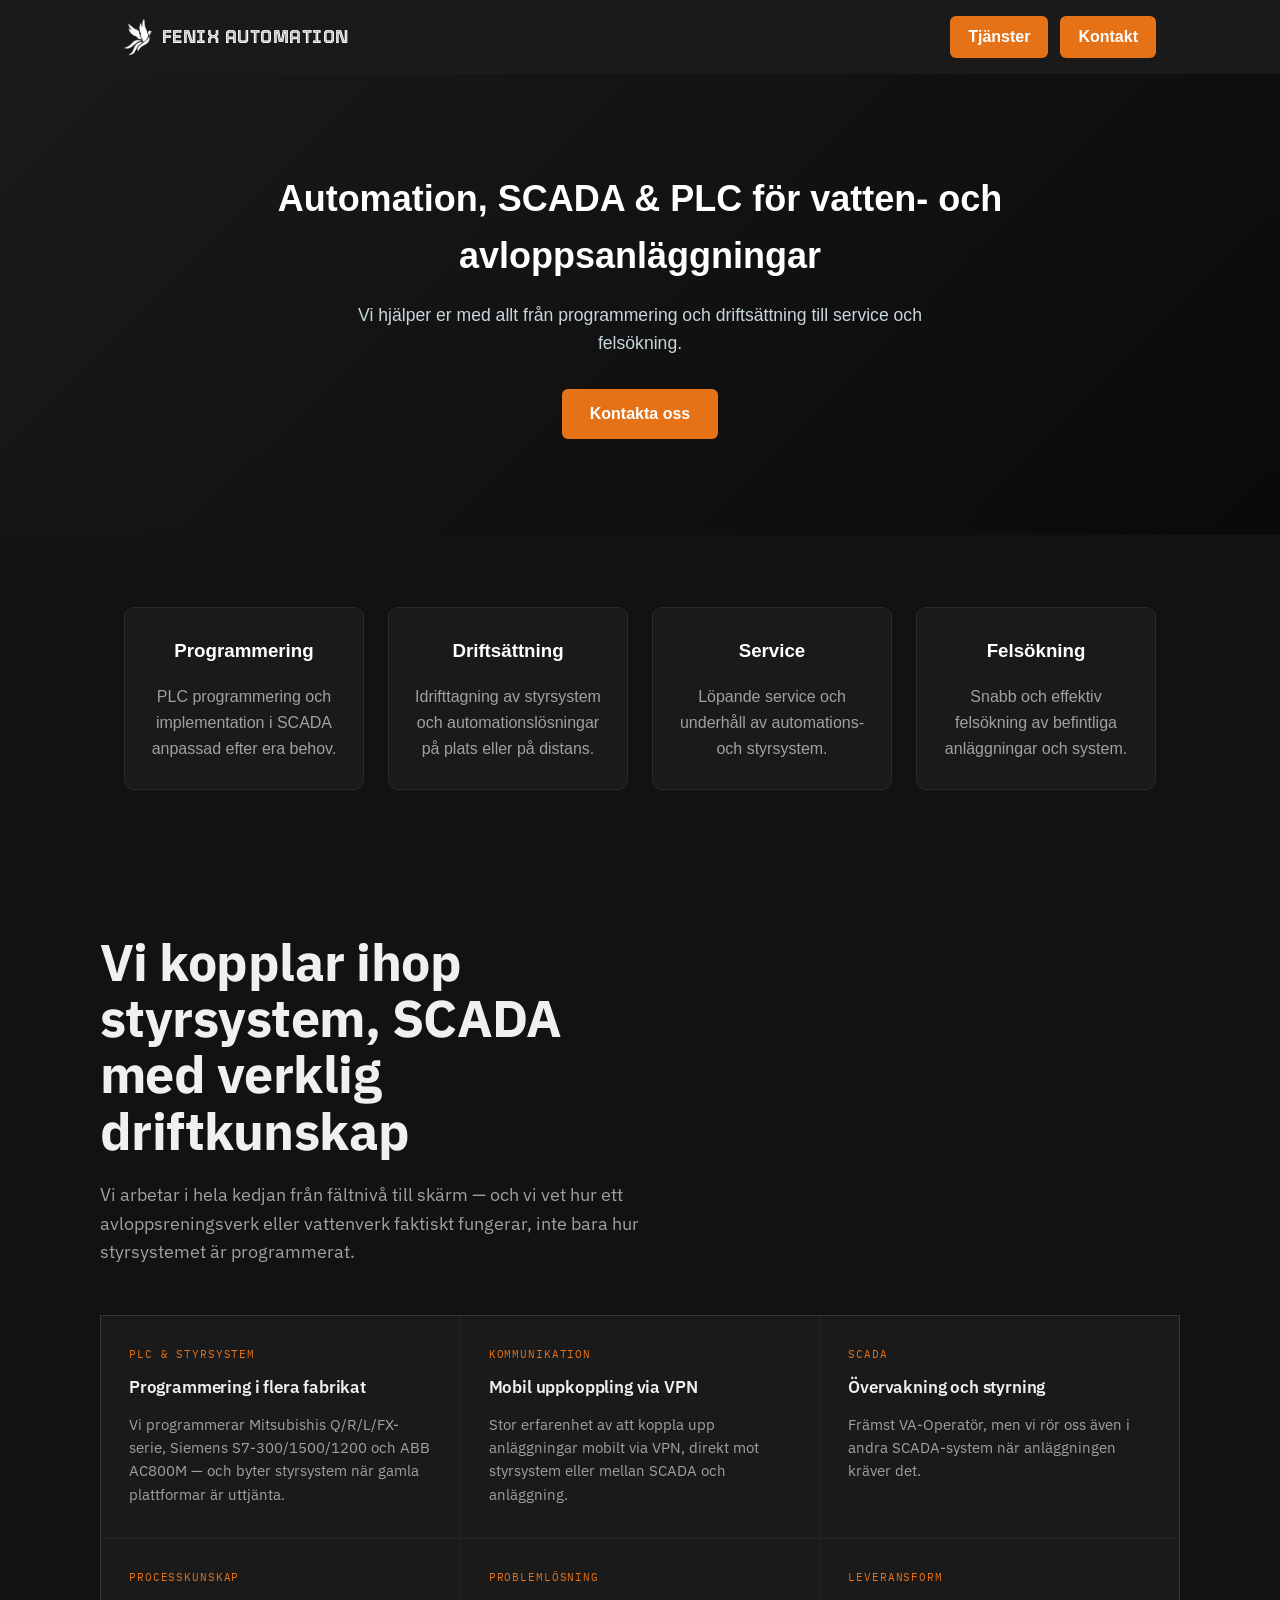
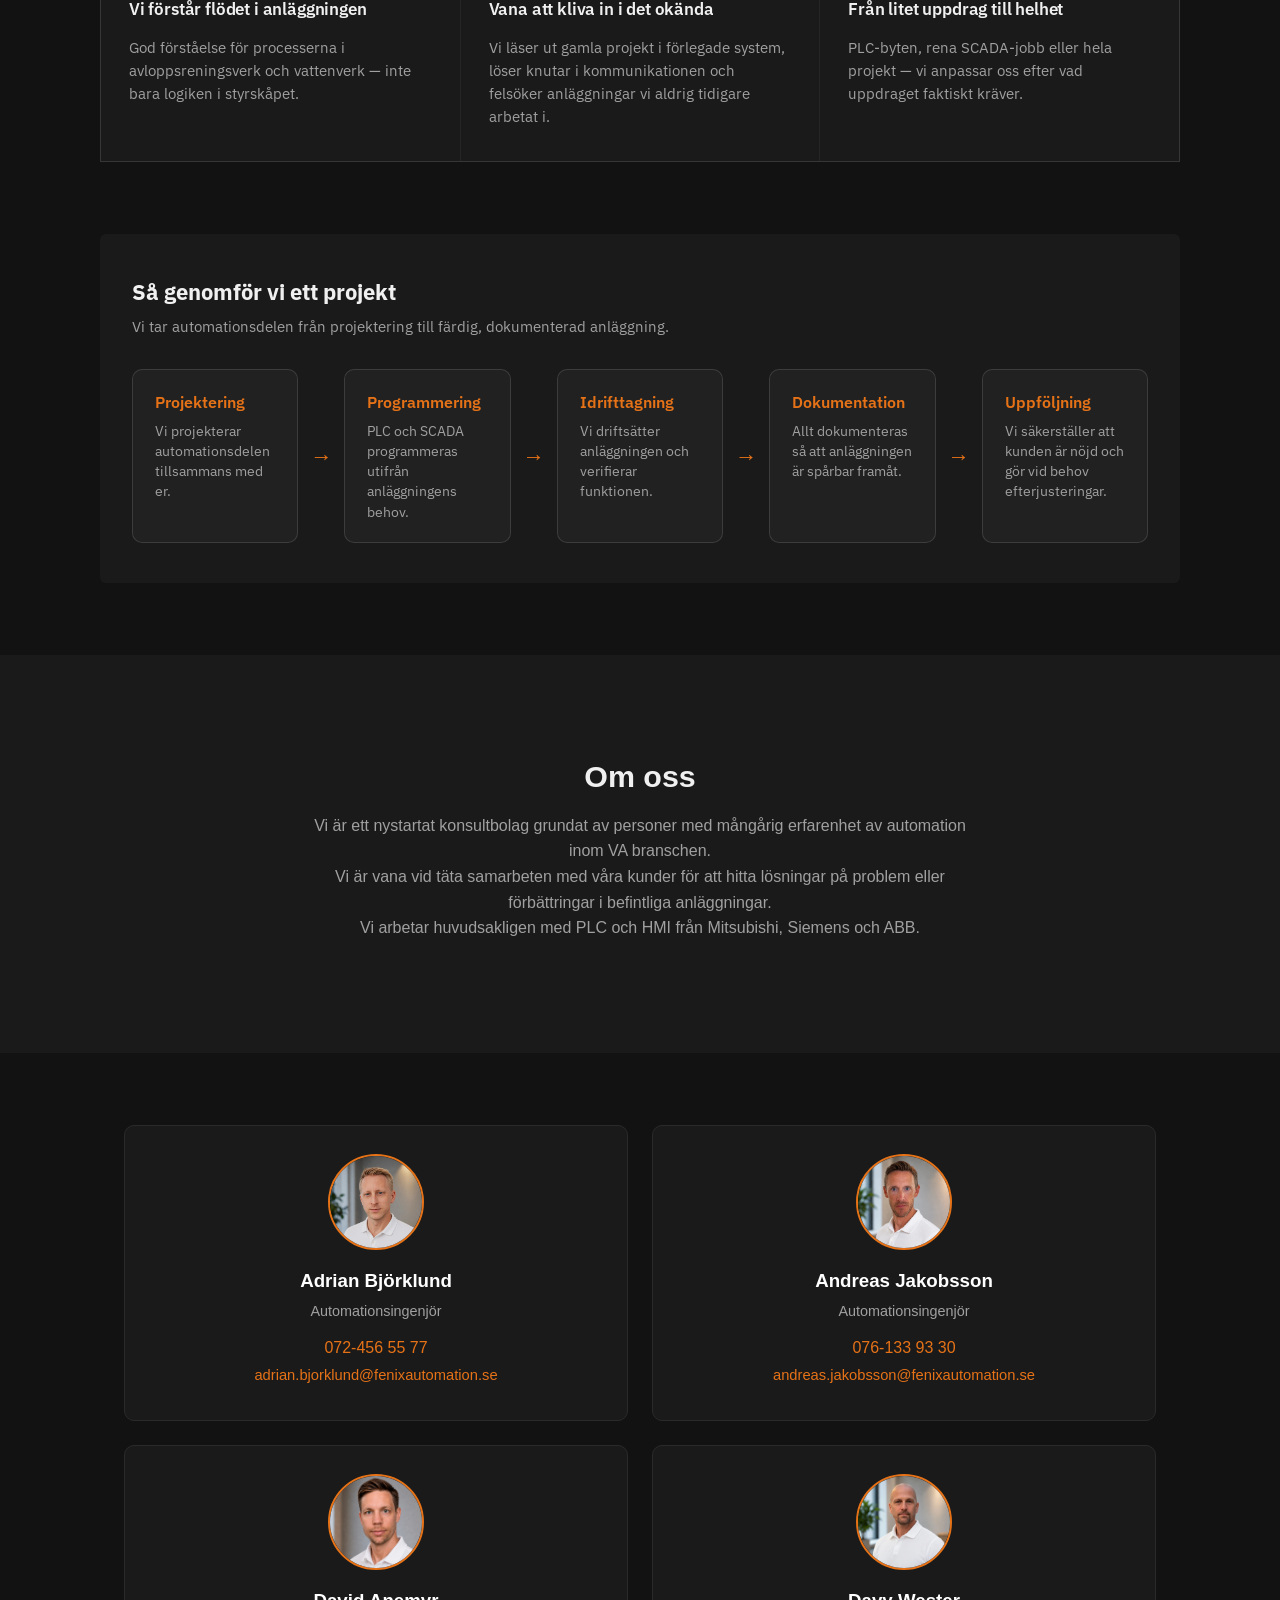
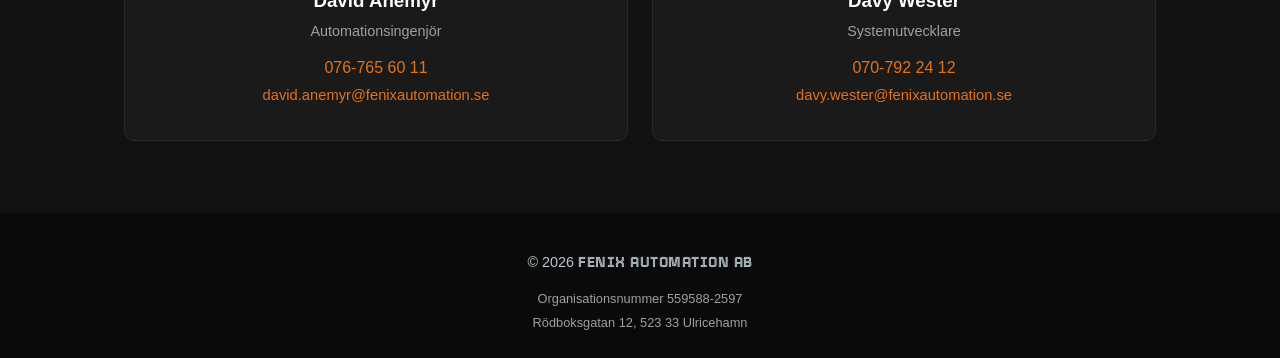
==== commit 8843eb3a: "Add files via upload" ====
--- a/index.html
+++ b/index.html
@@ -12,20 +12,20 @@
 
 <header class="site-header">
   <div class="container header-inner">
-    <div class="logo">
+    <a class="logo" href="#" id="logo-link" aria-label="Till toppen av sidan">
       <span class="logo-mark">
         <img src="FenixLogo.webp" alt="Fenix Automation logo">
       </span>
       <span class="logo-text brand-text">Fenix Automation</span>
-    </div>
+    </a>
     <button class="nav-toggle" aria-label="Öppna meny" aria-expanded="false" aria-controls="site-nav">
       <span></span>
       <span></span>
       <span></span>
     </button>
     <nav id="site-nav">
-      <a href="tjanster.html">Tjänster</a>
-      <a href="#om-oss">Om oss</a>
+      <a href="#tjanster">Tjänster</a>
+      <a class="nav-mobile-only" href="#om-oss">Om oss</a>
       <a href="#kontakt">Kontakt</a>
     </nav>
   </div>
@@ -62,10 +62,87 @@
   </div>
 </section>
 
+<section class="expertise">
+  <div class="expertise__inner">
+
+    <h2 class="expertise__title">Vi kopplar ihop styrsystem, SCADA med verklig driftkunskap</h2>
+    <p class="expertise__lede">
+      Vi arbetar i hela kedjan från fältnivå till skärm — och vi vet hur ett
+      avloppsreningsverk eller vattenverk faktiskt fungerar, inte bara hur
+      styrsystemet är programmerat.
+    </p>
+
+    <div class="expertise__grid">
+      <div class="expertise__card">
+        <span class="expertise__tag">PLC &amp; styrsystem</span>
+        <h3>Programmering i flera fabrikat</h3>
+        <p>Vi programmerar Mitsubishis Q/R/L/FX-serie, Siemens S7-300/1500/1200 och ABB AC800M — och byter styrsystem när gamla plattformar är uttjänta.</p>
+      </div>
+      <div class="expertise__card">
+        <span class="expertise__tag">Kommunikation</span>
+        <h3>Mobil uppkoppling via VPN</h3>
+        <p>Stor erfarenhet av att koppla upp anläggningar mobilt via VPN, direkt mot styrsystem eller mellan SCADA och anläggning.</p>
+      </div>
+      <div class="expertise__card">
+        <span class="expertise__tag">SCADA</span>
+        <h3>Övervakning och styrning</h3>
+        <p>Främst VA-Operatör, men vi rör oss även i andra SCADA-system när anläggningen kräver det.</p>
+      </div>
+      <div class="expertise__card">
+        <span class="expertise__tag">Processkunskap</span>
+        <h3>Vi förstår flödet i anläggningen</h3>
+        <p>God förståelse för processerna i avloppsreningsverk och vattenverk — inte bara logiken i styrskåpet.</p>
+      </div>
+      <div class="expertise__card">
+        <span class="expertise__tag">Problemlösning</span>
+        <h3>Vana att kliva in i det okända</h3>
+        <p>Vi läser ut gamla projekt i förlegade system, löser knutar i kommunikationen och felsöker anläggningar vi aldrig tidigare arbetat i.</p>
+      </div>
+      <div class="expertise__card">
+        <span class="expertise__tag">Leveransform</span>
+        <h3>Från litet uppdrag till helhet</h3>
+        <p>PLC-byten, rena SCADA-jobb eller hela projekt — vi anpassar oss efter vad uppdraget faktiskt kräver.</p>
+      </div>
+    </div>
+
+    <div class="flow-wrap">
+      <h3>Så genomför vi ett projekt</h3>
+      <p class="sub">Vi tar automationsdelen från projektering till färdig, dokumenterad anläggning.</p>
+      <div class="flow">
+        <div class="flow__step">
+          <h4>Projektering</h4>
+          <p>Vi projekterar automationsdelen tillsammans med er.</p>
+        </div>
+        <span class="flow__arrow" aria-hidden="true">→</span>
+        <div class="flow__step">
+          <h4>Programmering</h4>
+          <p>PLC och SCADA programmeras utifrån anläggningens behov.</p>
+        </div>
+        <span class="flow__arrow" aria-hidden="true">→</span>
+        <div class="flow__step">
+          <h4>Idrifttagning</h4>
+          <p>Vi driftsätter anläggningen och verifierar funktionen.</p>
+        </div>
+        <span class="flow__arrow" aria-hidden="true">→</span>
+        <div class="flow__step">
+          <h4>Dokumentation</h4>
+          <p>Allt dokumenteras så att anläggningen är spårbar framåt.</p>
+        </div>
+        <span class="flow__arrow" aria-hidden="true">→</span>
+        <div class="flow__step">
+          <h4>Uppföljning</h4>
+          <p>Vi säkerställer att kunden är nöjd och gör vid behov efterjusteringar.</p>
+        </div>
+      </div>
+    </div>
+
+  </div>
+</section>
+
 <section id="om-oss" class="section alt">
   <div class="container">
     <h2>Om oss</h2>
-    <p class="section-intro">Vi är ett nystartat konsultbolag grundat av personer med mångårig erfarenhet av automation inom VA branschen. Vi är vana med täta samarbeten med våra kunder för att hitta lösningar på problem eller förbättringar i befintliga anläggningar.<br> Vi arbetar huvudsakligen med PLC och HMI från Mitsubishi, Siemens och ABB.<br ></p>
+    <p class="section-intro">Vi är ett nystartat konsultbolag grundat av personer med mångårig erfarenhet av automation inom VA branschen.<br> Vi är vana vid täta samarbeten med våra kunder för att hitta lösningar på problem eller förbättringar i befintliga anläggningar.<br> Vi arbetar huvudsakligen med PLC och HMI från Mitsubishi, Siemens och ABB.<br ></p>
   </div>
 </section>
 
@@ -75,20 +152,30 @@
       <div class="contact-card">
         <img class="contact-photo" src="adb.webp" alt="Adrian Björklund">
         <h3>Adrian Björklund</h3>
+        <p class="contact-title">Automationsingenjör</p>
         <p><a href="tel:+46724565577">072-456 55 77</a></p>
         <p class="email"><a href="mailto:adrian.bjorklund@fenixautomation.se">adrian.bjorklund@fenixautomation.se</a></p>
       </div>
       <div class="contact-card">
+        <img class="contact-photo" src="aja.webp" alt="Andreas Jakobsson">
+        <h3>Andreas Jakobsson</h3>
+        <p class="contact-title">Automationsingenjör</p>
+        <p><a href="tel:+46761339330">076-133 93 30</a></p>
+        <p class="email"><a href="mailto:andreas.jakobsson@fenixautomation.se">andreas.jakobsson@fenixautomation.se</a></p>
+      </div>
+      <div class="contact-card">
         <img class="contact-photo" src="daa.webp" alt="David Anemyr">
         <h3>David Anemyr</h3>
+        <p class="contact-title">Automationsingenjör</p>
         <p><a href="tel:+46767656011">076-765 60 11</a></p>
         <p class="email"><a href="mailto:david.anemyr@fenixautomation.se">david.anemyr@fenixautomation.se</a></p>
       </div>
       <div class="contact-card">
-        <img class="contact-photo" src="aja.webp" alt="Andreas Jakobsson">
-        <h3>Andreas Jakobsson</h3>
-        <p><a href="tel:+46761339330">076-133 93 30</a></p>
-        <p class="email"><a href="mailto:andreas.jakobsson@fenixautomation.se">andreas.jakobsson@fenixautomation.se</a></p>
+        <img class="contact-photo" src="daw.webp" alt="Davy Wester">
+        <h3>Davy Wester</h3>
+        <p class="contact-title">Systemutvecklare</p>
+        <p><a href="tel:+46707922412">070-792 24 12</a></p>
+        <p class="email"><a href="mailto:davy.wester@fenixautomation.se">davy.wester@fenixautomation.se</a></p>
       </div>
     </div>
   </div>
@@ -104,6 +191,11 @@
 
 <script>
   document.getElementById('year').textContent = new Date().getFullYear();
+
+  document.getElementById('logo-link').addEventListener('click', (e) => {
+    e.preventDefault();
+    window.scrollTo({ top: 0, behavior: 'smooth' });
+  });
 
   const navToggle = document.querySelector('.nav-toggle');
   const siteNav = document.getElementById('site-nav');
--- a/styles.css
+++ b/styles.css
@@ -79,7 +79,7 @@
   src: url('fonts/ibm-plex-mono-500-latin-ext.woff2') format('woff2');
   unicode-range: U+0100-02BA, U+02BD-02C5, U+02C7-02CC, U+02CE-02D7, U+02DD-02FF, U+0304, U+0308, U+0329, U+1D00-1DBF, U+1E00-1E9F, U+1EF2-1EFF, U+2020, U+20A0-20AB, U+20AD-20C0, U+2113, U+2C60-2C7F, U+A720-A7FF;
 }
-
+
 :root {
   --dark: #1a1a1a;
   --dark-2: #0a0a0a;
@@ -142,6 +142,7 @@
   color: #fff;
   font-weight: 700;
   font-size: 1.15rem;
+  text-decoration: none;
 }
 
 .logo-mark {
@@ -183,6 +184,11 @@
 .site-header nav a:hover {
   background: var(--accent-hover);
   text-decoration: none;
+}
+
+/* Visas bara i mobilmenyn */
+.site-header nav a.nav-mobile-only {
+  display: none;
 }
 
 .nav-toggle {
@@ -305,7 +311,7 @@
 /* Contacts */
 .contacts {
   display: grid;
-  grid-template-columns: repeat(auto-fit, minmax(260px, 1fr));
+  grid-template-columns: repeat(auto-fit, minmax(min(100%, 360px), 1fr));
   gap: 24px;
 }
 
@@ -329,17 +335,167 @@
 
 .contact-card h3 {
   margin-top: 0;
-  margin-bottom: 8px;
+  margin-bottom: 4px;
   color: #fff;
 }
 
 .contact-card p {
   margin: 4px 0;
+}
+
+.contact-card p.contact-title {
+  color: var(--muted);
+  font-size: 0.9rem;
+  margin-bottom: 12px;
 }
 
 .contact-card p.email {
   white-space: nowrap;
   font-size: 0.92rem;
+}
+
+/* Expertise */
+.expertise {
+  --line: rgba(255, 255, 255, 0.08);
+  font-family: 'IBM Plex Sans', sans-serif;
+  color: var(--text);
+  background: var(--bg);
+  padding: 72px 24px;
+}
+
+.expertise__inner {
+  max-width: 1080px;
+  margin: 0 auto;
+}
+
+.expertise__title {
+  font-size: clamp(32px, 4.6vw, 52px);
+  line-height: 1.08;
+  letter-spacing: -0.01em;
+  margin: 0 0 22px;
+  font-weight: 700;
+  max-width: 16ch;
+}
+
+.expertise__lede {
+  font-size: 18px;
+  line-height: 1.6;
+  color: var(--muted);
+  max-width: 58ch;
+  margin: 0 0 48px;
+}
+
+/* Grid of expertise areas */
+.expertise__grid {
+  display: grid;
+  grid-template-columns: repeat(3, 1fr);
+  gap: 1px;
+  background: var(--line);
+  border: 1px solid var(--line);
+  margin-bottom: 72px;
+}
+
+.expertise__card {
+  background: var(--bg-alt);
+  padding: 30px 28px 32px;
+}
+
+.expertise__card h3 {
+  font-size: 17px;
+  font-weight: 600;
+  margin: 0 0 12px;
+  letter-spacing: -0.01em;
+  color: var(--text);
+}
+
+.expertise__card p {
+  font-size: 15px;
+  line-height: 1.55;
+  color: var(--muted);
+  margin: 0;
+}
+
+.expertise__tag {
+  font-family: 'IBM Plex Mono', monospace;
+  font-size: 11px;
+  letter-spacing: 0.08em;
+  color: var(--accent);
+  text-transform: uppercase;
+  display: block;
+  margin-bottom: 10px;
+}
+
+/* Sequential project flow */
+.flow-wrap {
+  background: var(--bg-alt);
+  border-radius: 6px;
+  padding: 40px 32px;
+}
+
+.flow-wrap h3 {
+  font-size: 22px;
+  margin: 0 0 6px;
+  font-weight: 700;
+}
+
+.flow-wrap .sub {
+  font-size: 15px;
+  color: var(--muted);
+  margin: 0 0 30px;
+}
+
+.flow {
+  display: flex;
+  align-items: stretch;
+  gap: 8px;
+  flex-wrap: wrap;
+}
+
+.flow__step {
+  flex: 1 1 150px;
+  min-width: 150px;
+  background: rgba(255, 255, 255, 0.03);
+  border: 1px solid rgba(255, 255, 255, 0.12);
+  border-radius: 10px;
+  padding: 20px 22px;
+}
+
+.flow__step h4 {
+  font-size: 15.5px;
+  margin: 0 0 6px;
+  font-weight: 600;
+  color: var(--accent);
+}
+
+.flow__step p {
+  font-size: 13.5px;
+  color: var(--muted);
+  line-height: 1.5;
+  margin: 0;
+}
+
+.flow__arrow {
+  display: flex;
+  align-items: center;
+  justify-content: center;
+  flex: 0 0 auto;
+  padding: 0 4px;
+  color: var(--accent);
+  font-size: 22px;
+  font-weight: 700;
+}
+
+@media (max-width: 760px) {
+  .expertise__grid {
+    grid-template-columns: 1fr;
+  }
+  .flow {
+    flex-direction: column;
+  }
+  .flow__arrow {
+    transform: rotate(90deg);
+    padding: 6px 0;
+  }
 }
 
 /* Footer */
@@ -385,6 +541,9 @@
     font-size: 0.95rem;
     text-align: center;
   }
+  .site-header nav a.nav-mobile-only {
+    display: inline-block;
+  }
   .hero {
     padding: 64px 0;
   }
